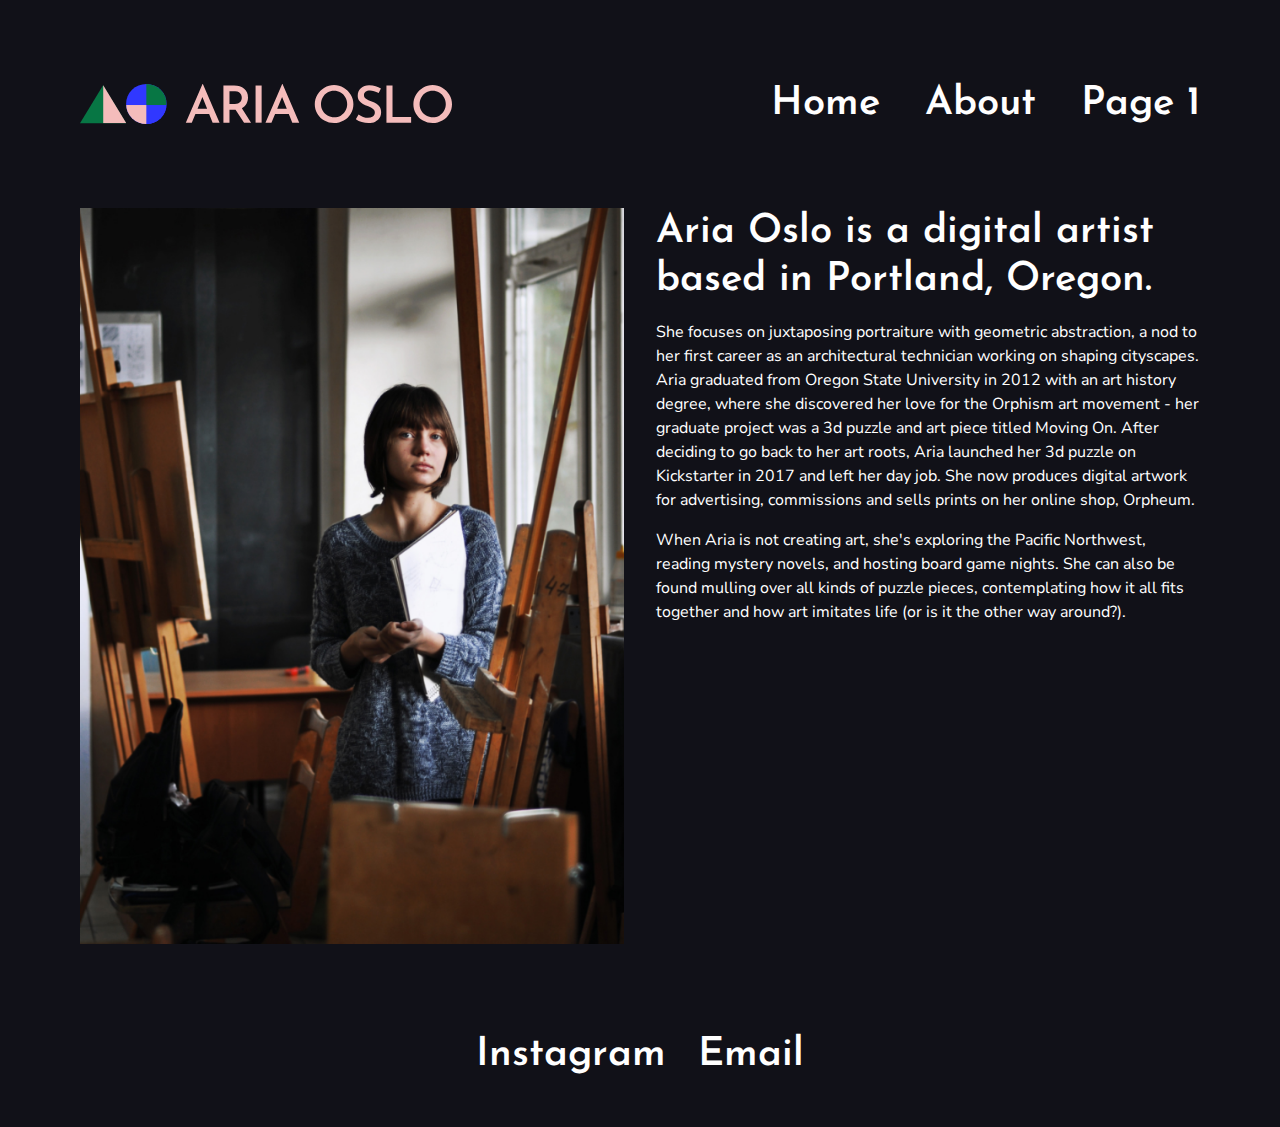
==== about.html @ a7870e16 "updates" ====
<!DOCTYPE html>
<html lang="en">
<head>
    <meta charset="UTF-8">
    <meta name="viewport" content="width=device-width, initial-scale=1.0">
    <title>Aria Oslo</title>
</head>
    <link rel="stylesheet" href="css/style.css">
    <link rel="stylesheet" href="css/_base.css">
    <link rel="preconnect" href="https://fonts.googleapis.com">
    <link rel="preconnect" href="https://fonts.gstatic.com" crossorigin>
    <link href="https://fonts.googleapis.com/css2?family=Josefin+Sans:ital,wght@0,100..700;1,100..700&display=swap" rel="stylesheet">
    <link href="https://fonts.googleapis.com/css2?family=Nunito+Sans:ital,opsz,wght@0,6..12,200..1000;1,6..12,200..1000&display=swap" rel="stylesheet">

<body>
    <header>
        <img src="images/site-logo.svg" alt="Aria Oslo Logo">

        <nav>
            <a href="index.html">Home</a>
            <a href="about.html">About</a>  
            <a href="page1.html">Page 1</a>
        </nav>

    </header>
    
    
        <section class="about">
            <div class="photo">
                <img src="images/headshot.png" alt="Aria Oslo Headshot">
            </div>
            <div class="description">
                <h1>Aria Oslo is a digital artist based in Portland, Oregon.</h1>
                <p>She focuses on juxtaposing portraiture with geometric abstraction, a nod to her first career as an architectural technician working on shaping cityscapes. Aria graduated from Oregon State University in 2012 with an art history degree, where she discovered her love for the Orphism art movement - her graduate project was a 3d puzzle and art piece titled Moving On. After deciding to go back to her art roots, Aria launched her 3d puzzle on Kickstarter in 2017 and left her day job. She now produces digital artwork for advertising, commissions and sells prints on her online shop, Orpheum.</p>
                <p>When Aria is not creating art, she's exploring the Pacific Northwest, reading mystery novels, and hosting board game nights. She can also be found mulling over all kinds of puzzle pieces, contemplating how it all fits together and how art imitates life (or is it the other way around?). </p>
            </div>

        </section>



    <footer>
        <a href="https://www.instagram.com/susannedevlin">Instagram</a>
        <a href="mailto:aria.oslo@gmail.com">Email</a>
    </footer>


</body>
</html>
---- css/style.css ----
body {
    font-family: Nunito Sans;
    font-size: 16px;
    line-height: 1.5;

    background-color: #111118;
    color: #ffffff;
    margin: 80px auto 48px auto;
    width: 1120px;
}

header {
    /* We are targetting the 'header' box. We want to give it a flexible layout. */
    display: flex;
    /* This is used to align up and down the page */
    align-items: center;
    /* this is used to equalize space between itens in the header e.g. the logo and the nav container */
    justify-content: space-between;
    /* This can be a row or a column. We're using a row for the header */
    /* flex-direction: row; */

}

h1, nav, footer {
    font-family: Josefin Sans;
    font-size: 40px;
    font-weight: 600;
    line-height: 1.2;
}

h2 {
    font-family: Josefin Sans;
    font-size: 24px;
    font-weight: 400;
    line-height: 1.3;
    margin: 0 0 16px 0;
}


a {
    color: #ffffff;
    text-decoration: none;
    margin: 0 0 0 32px;
    transition: color 0.3s;
}

a:hover {
    /* To select a state in css use a colon. This line impacts navs when they're in a hover state */
    color: #f4bcbb;
}

section {
    margin: 80px 0 80px 0;
    display: grid;
    /* This is based on Figma design. Gutter is 32, Grid is 12 columns, each one is exactly the same hence 1 fr  */
    grid-template-columns: repeat(12, 1fr);
    /* As above, this is the gutter */
    gap: 32px 32px;
    /* by default, grids will always go to the next line, but if there's space, this will squeeze things in */
    grid-auto-flow: dense;
}

section h1 {
    /* From Figma, we want this h1 to go across 10 columns and also start at column 2 and span across 10 */
    grid-column: 2 / span 10;
    text-align: center;
    /* Using background colour helps check the alignment and determine which column to start at */
    /* background-color: red; */
}

section.project div.artwork {
    grid-column: 1 / span 8;
    /* text-align is working here for the images */
    text-align: center;
}

section.project div.description {
    grid-column: 9 / span 4;
}

section.project img {
    max-width: 100%;
    max-height: 640px;
}

section.project-alt div.artwork {
    grid-column: 5 / span 8;
}

section.project-alt div.description {
    grid-column: 1 / span 4;
}

section.project-alt img {
    max-width: 100%;
    max-height: 640px;
}

section.about div.photo {
    grid-column: 1 / span 6;
}

section.about div.description {
    grid-column: 7 / span 6;
}

section.about img {
    max-width: 100%;
}

section.about h1 {
    margin: 0;
    text-align: left;
}

section.about p {
    margin: 16px 0 16px 0;
}

section.contact div.form {
    grid-column: 4 / span 6;
}

footer {
    display: flex;
    /* The below aligns items in the middle of the footer */
    align-items: center;
    /* The below aligns the content in the middle of the page*/
    justify-content: center;
}

footer a {
    /* This overrides the margin in the nav and makes it completely centered */
    /* We use 16px because it's half and half to equal the 32px in the margin */
    margin: 0 16px 0 16px;
}
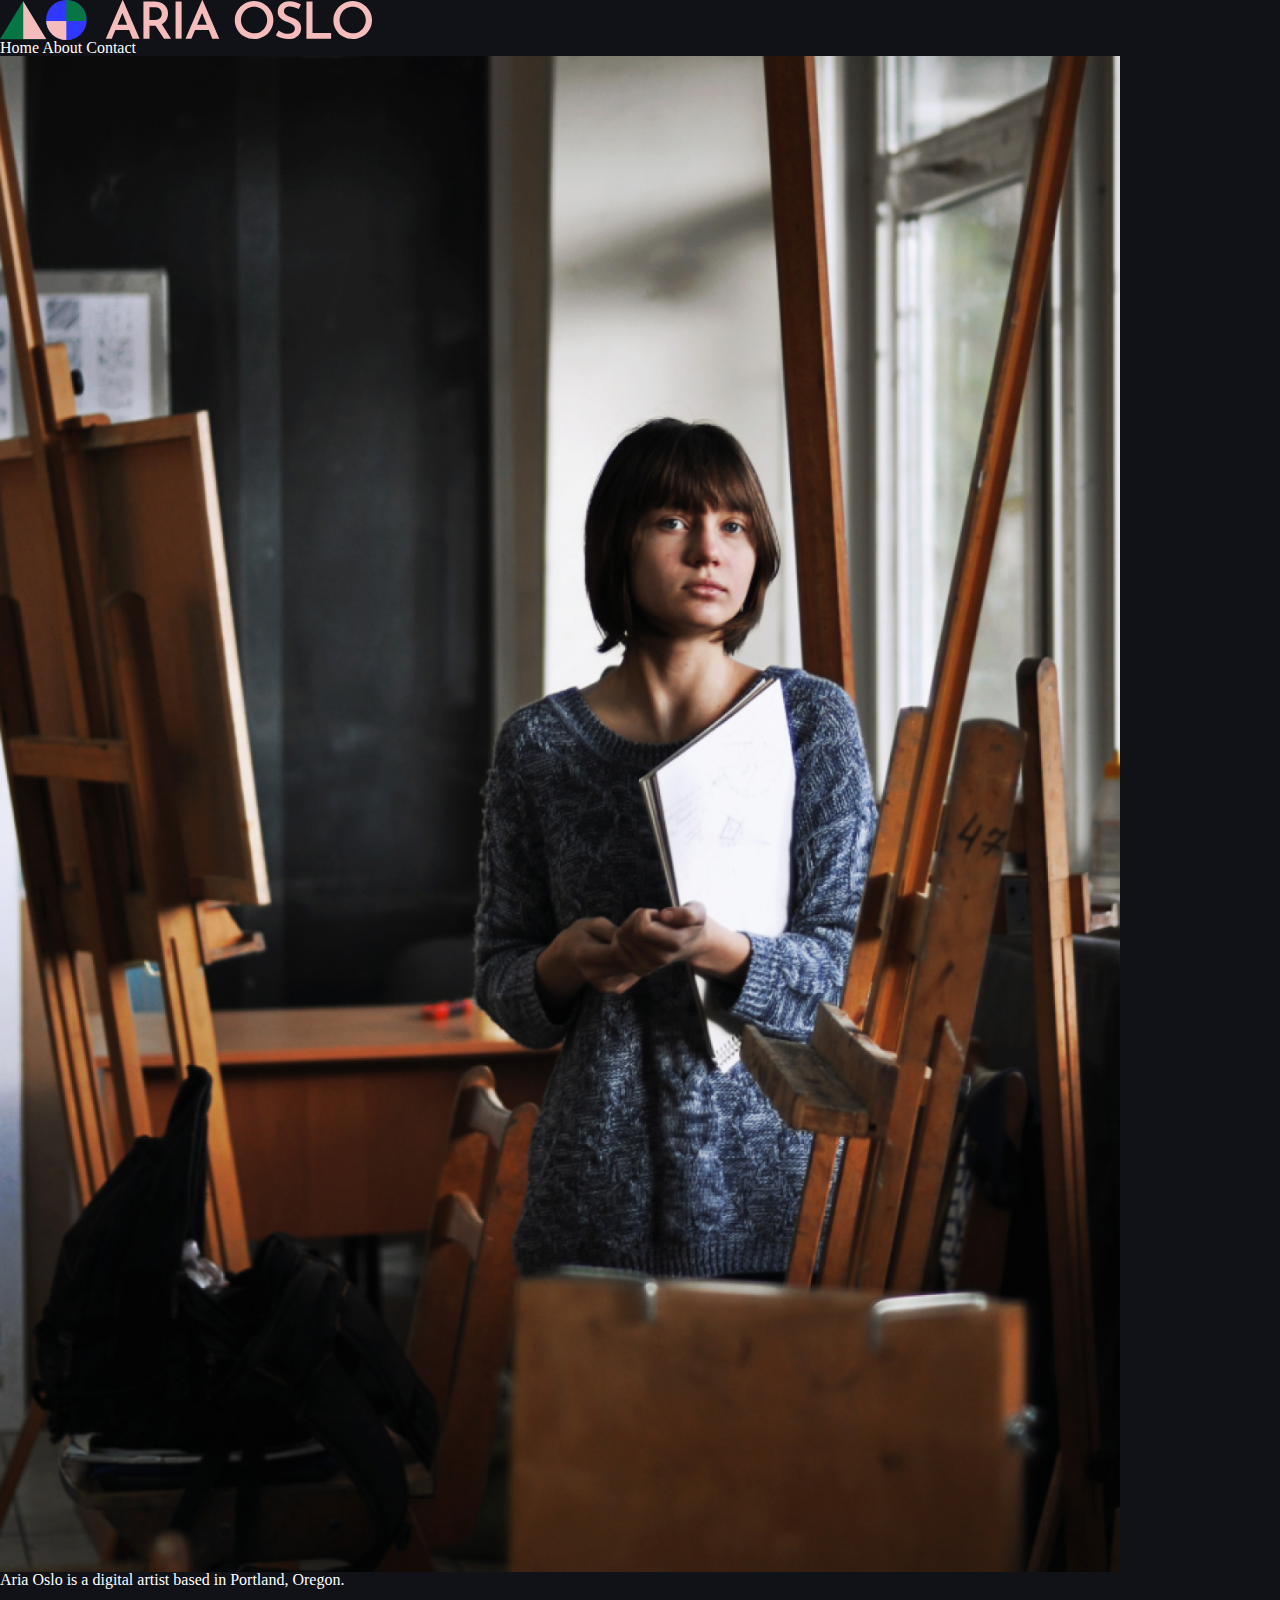
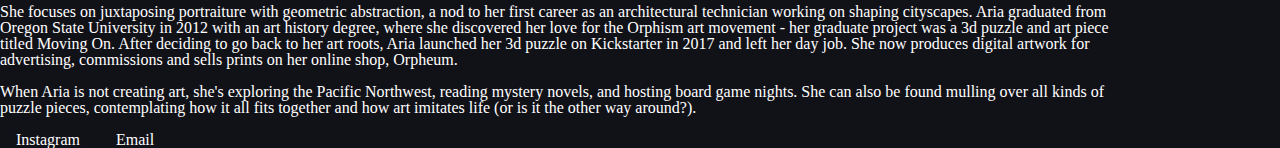
==== commit a6aa4507: "changes" ====
--- a/about.html
+++ b/about.html
@@ -19,7 +19,7 @@
         <nav>
             <a href="index.html">Home</a>
             <a href="about.html">About</a>  
-            <a href="page1.html">Page 1</a>
+            <a href="contact.html">Contact</a>
         </nav>
 
     </header>
--- a/css/_base.css
+++ b/css/_base.css
@@ -0,0 +1,61 @@
+html, body, div, span, applet, object, iframe,
+h1, h2, h3, h4, h5, h6, p, blockquote, pre,
+a, abbr, acronym, address, big, cite, code,
+del, dfn, em, img, ins, kbd, q, s, samp,
+small, strike, strong, sub, sup, tt, var,
+b, u, i, center,
+dl, dt, dd, ol, ul, li,
+fieldset, form, label, legend,
+table, caption, tbody, tfoot, thead, tr, th, td,
+article, aside, canvas, details, embed,
+figure, figcaption, footer, header, hgroup,
+menu, nav, output, ruby, section, summary,
+time, mark, audio, video {
+  margin: 0;
+  padding: 0;
+  border: 0;
+  font-size: 100%;
+  font: inherit;
+  vertical-align: baseline;
+}
+
+article, aside, details, figcaption, figure,
+footer, header, hgroup, menu, nav, section {
+  display: block;
+}
+body {
+  line-height: 1;
+}
+ol, ul {
+  list-style: none;
+}
+blockquote, q {
+  quotes: none;
+}
+blockquote:before, blockquote:after,
+q:before, q:after {
+  content: '';
+  content: none;
+}
+table {
+  border-collapse: collapse;
+  border-spacing: 0;
+}
+
+img, iframe {
+  vertical-align: bottom;
+  max-width: 100%;
+}
+
+input, textarea, select {
+  font: inherit;
+}
+
+* {
+  -webkit-box-sizing: border-box;
+  -moz-box-sizing: border-box;
+  box-sizing: border-box;
+  -webkit-font-smoothing: antialiased;
+  -moz-osx-font-smoothing: grayscale;
+  text-rendering: optimizeLegibility;
+}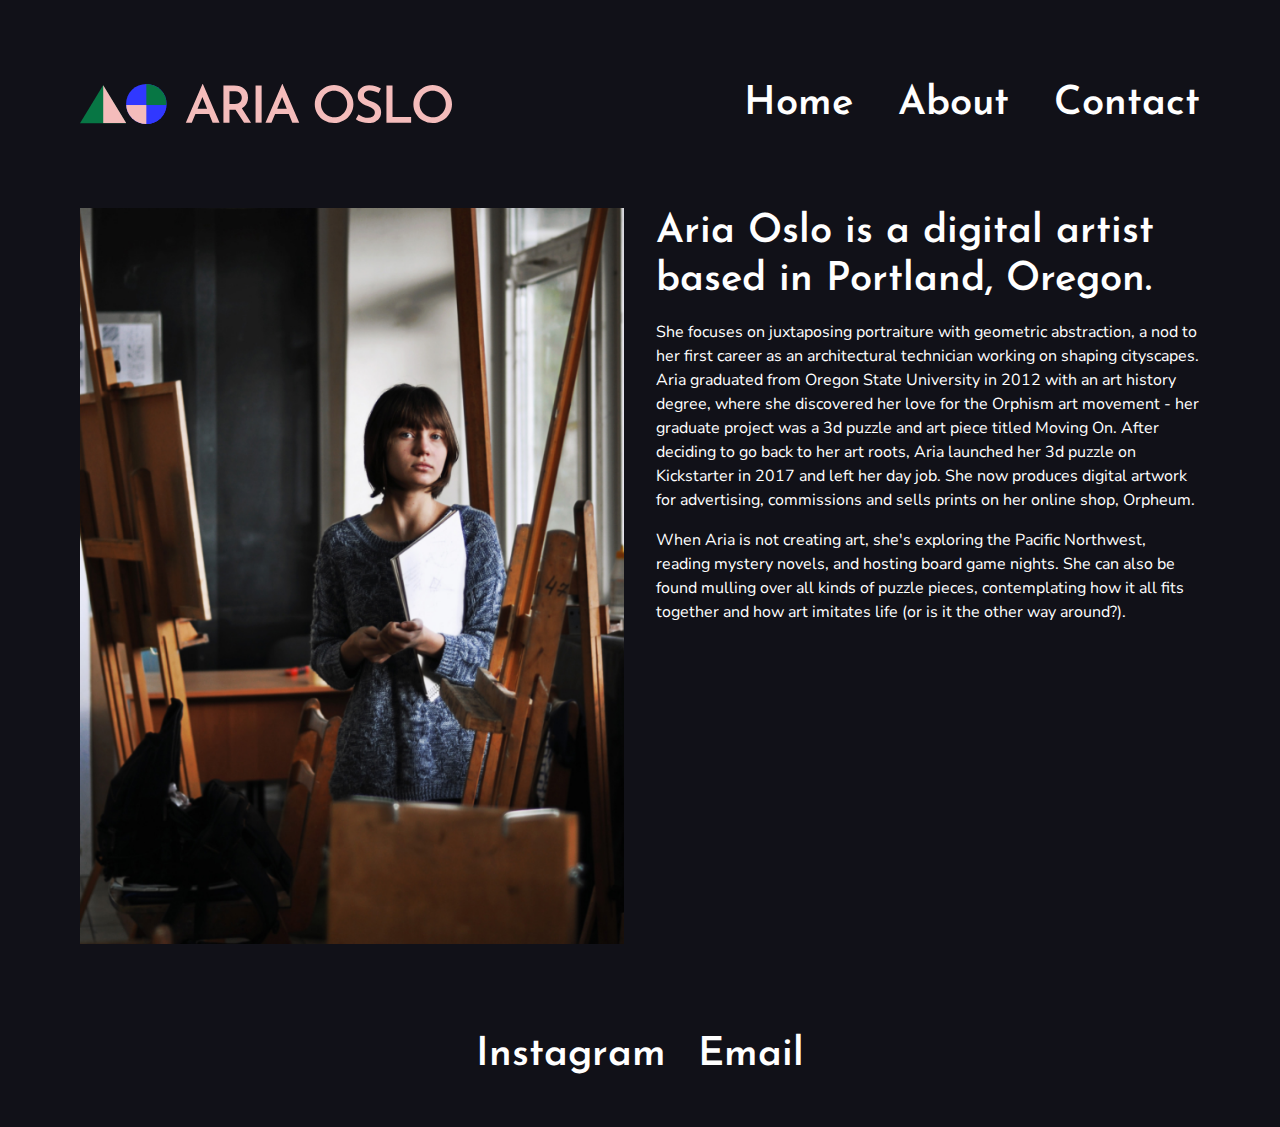
==== commit 64ddd9f3: "comment out base css" ====
--- a/about.html
+++ b/about.html
@@ -4,14 +4,14 @@
     <meta charset="UTF-8">
     <meta name="viewport" content="width=device-width, initial-scale=1.0">
     <title>Aria Oslo</title>
-</head>
     <link rel="stylesheet" href="css/style.css">
-    <link rel="stylesheet" href="css/_base.css">
+    <!-- <link rel="stylesheet" href="css/_base.css"> -->
     <link rel="preconnect" href="https://fonts.googleapis.com">
     <link rel="preconnect" href="https://fonts.gstatic.com" crossorigin>
     <link href="https://fonts.googleapis.com/css2?family=Josefin+Sans:ital,wght@0,100..700;1,100..700&display=swap" rel="stylesheet">
     <link href="https://fonts.googleapis.com/css2?family=Nunito+Sans:ital,opsz,wght@0,6..12,200..1000;1,6..12,200..1000&display=swap" rel="stylesheet">
-
+</head>
+    
 <body>
     <header>
         <img src="images/site-logo.svg" alt="Aria Oslo Logo">
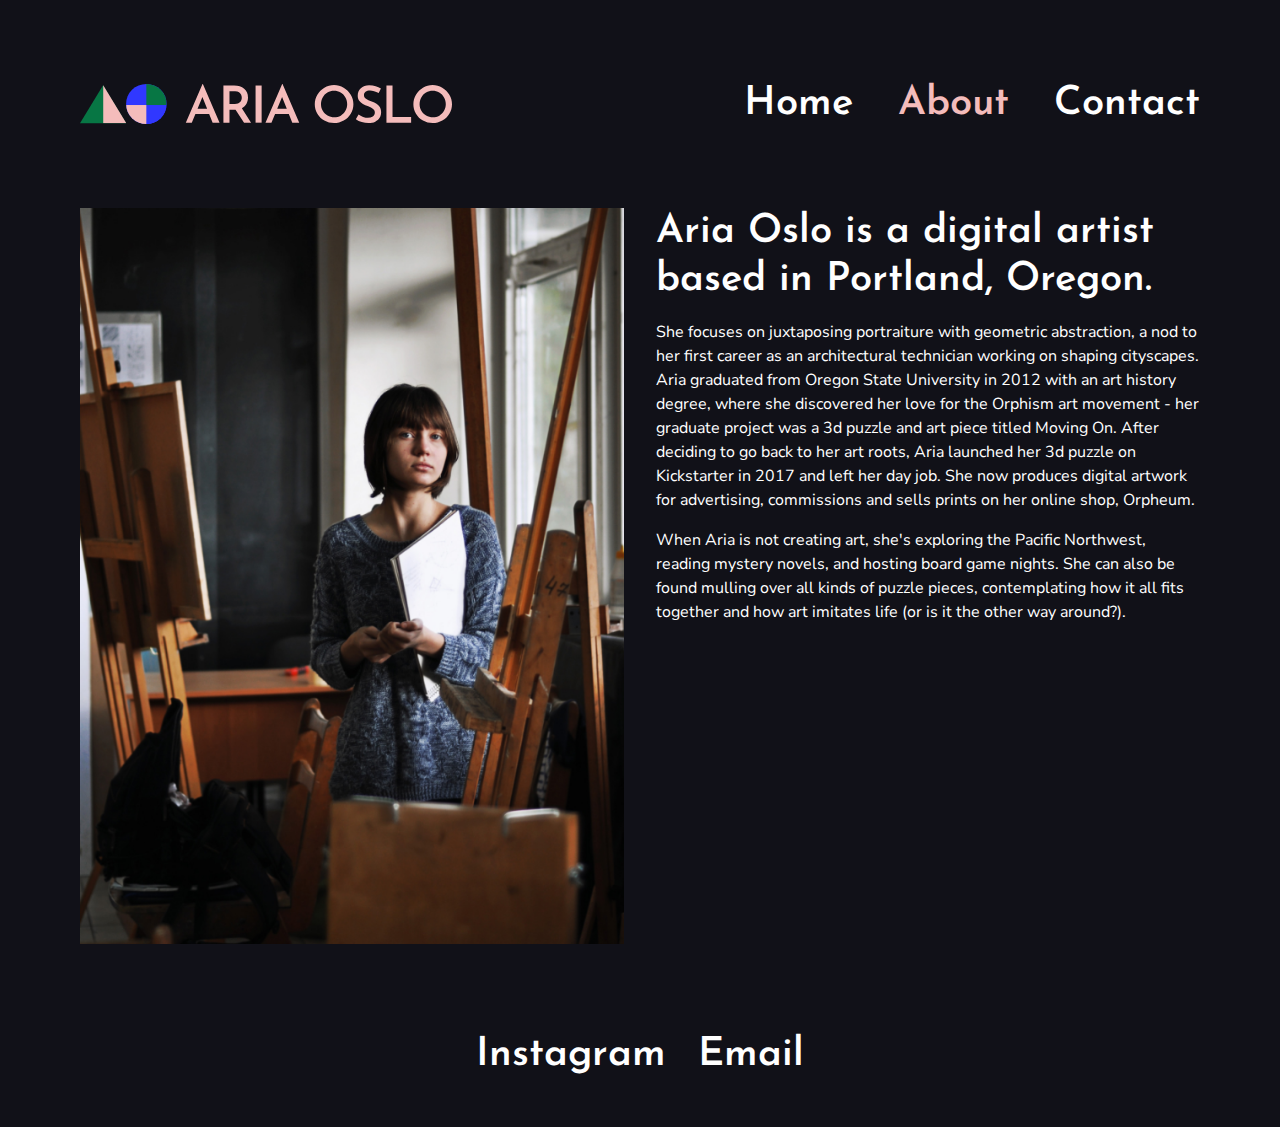
==== commit f46cb745: "update" ====
--- a/about.html
+++ b/about.html
@@ -18,7 +18,7 @@
 
         <nav>
             <a href="index.html">Home</a>
-            <a href="about.html">About</a>  
+            <a href="about.html" class="selected">About</a>  
             <a href="contact.html">Contact</a>
         </nav>
 
--- a/css/style.css
+++ b/css/style.css
@@ -44,7 +44,7 @@
     transition: color 0.3s;
 }
 
-a:hover {
+a:hover, a.selected {
     /* To select a state in css use a colon. This line impacts navs when they're in a hover state */
     color: #f4bcbb;
 }
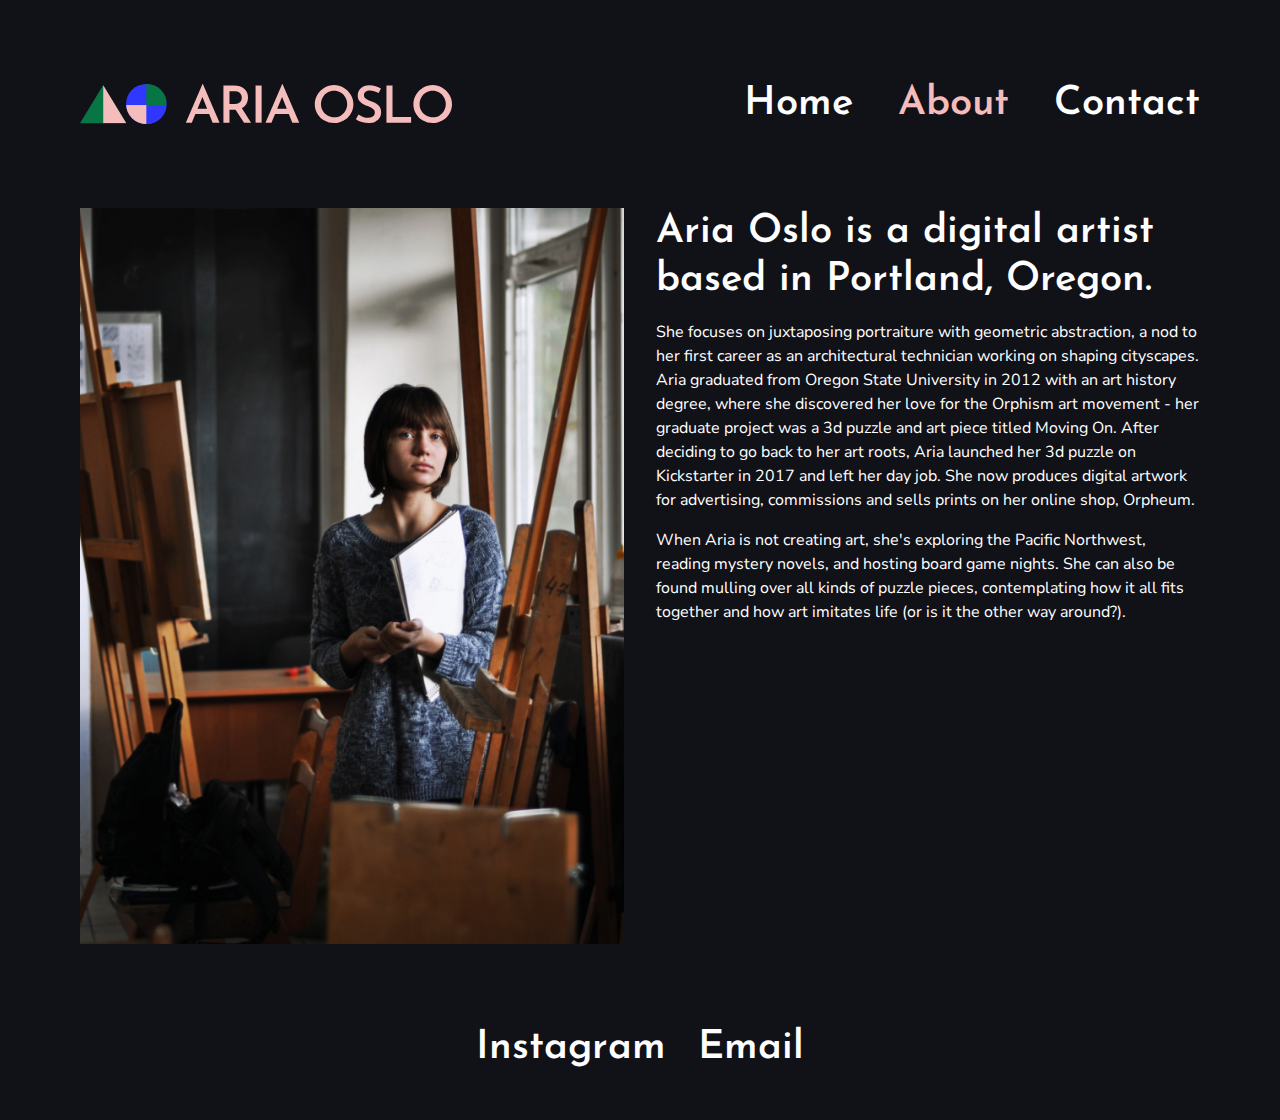
==== commit 1f6d78a1: "base sheet added back" ====
--- a/about.html
+++ b/about.html
@@ -4,6 +4,7 @@
     <meta charset="UTF-8">
     <meta name="viewport" content="width=device-width, initial-scale=1.0">
     <title>Aria Oslo</title>
+    <link rel="stylesheet" href="css/_base.css">
     <link rel="stylesheet" href="css/style.css">
     <!-- <link rel="stylesheet" href="css/_base.css"> -->
     <link rel="preconnect" href="https://fonts.googleapis.com">
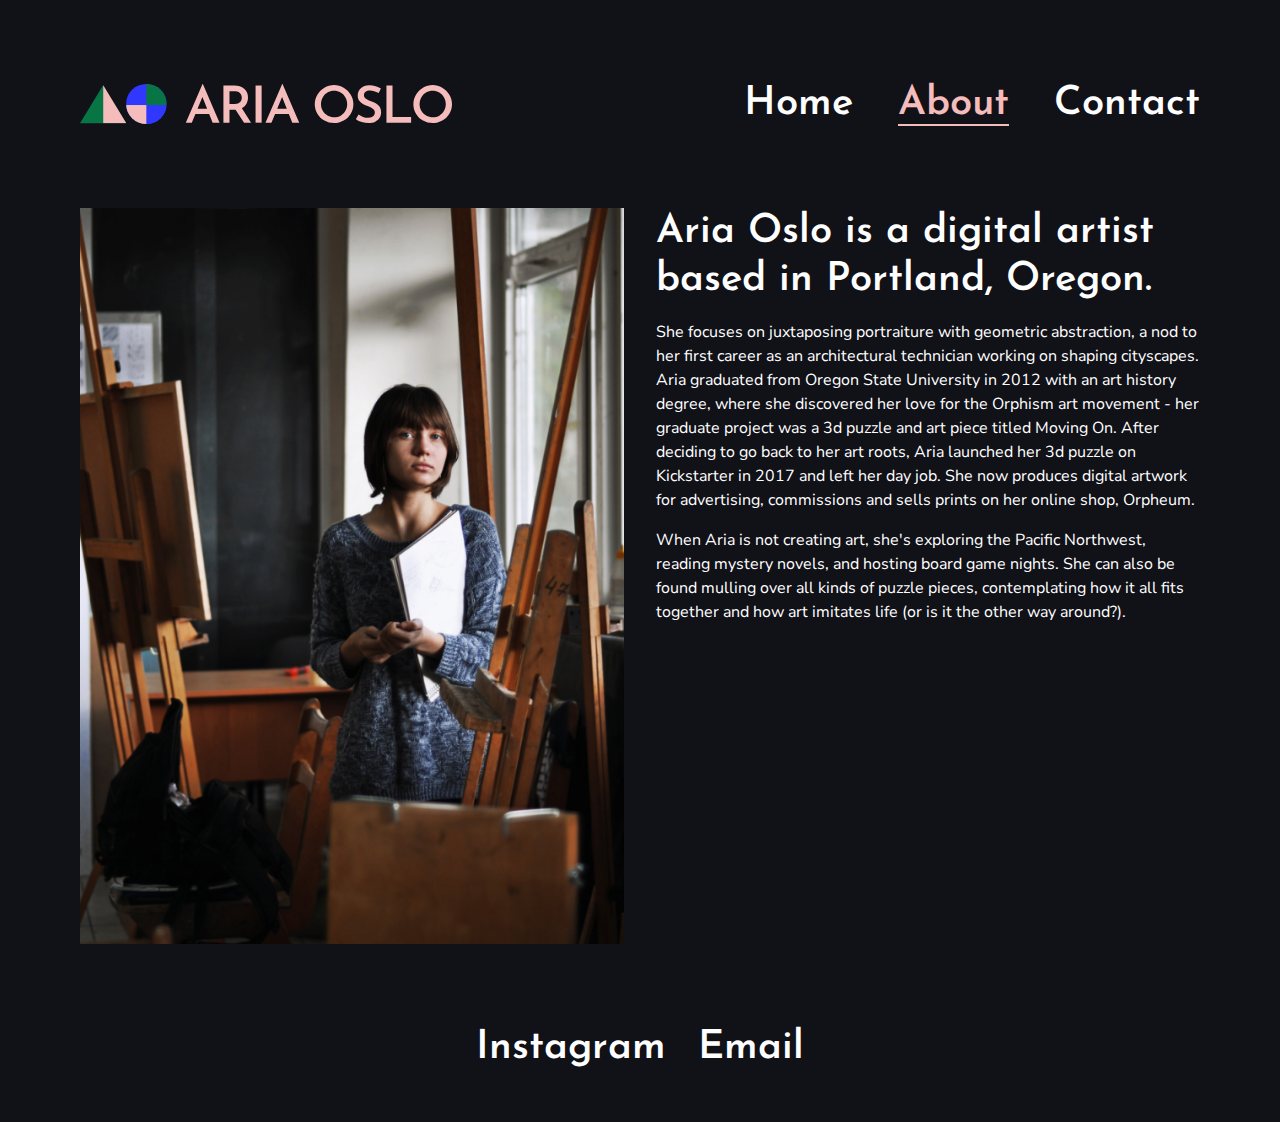
==== commit a258cc91: "background images added" ====
--- a/about.html
+++ b/about.html
@@ -24,6 +24,8 @@
         </nav>
 
     </header>
+
+    <body class="about-class"></body>
     
     
         <section class="about">
--- a/css/style.css
+++ b/css/style.css
@@ -1,136 +1,296 @@
 body {
-    font-family: Nunito Sans;
-    font-size: 16px;
-    line-height: 1.5;
-
-    background-color: #111118;
-    color: #ffffff;
-    margin: 80px auto 48px auto;
-    width: 1120px;
+  font-family: Nunito Sans;
+  font-size: 16px;
+  line-height: 1.5;
+
+  background-color: #111118;
+  color: #ffffff;
+  margin: 80px auto 48px auto;
+  width: 1120px;
 }
 
 header {
-    /* We are targetting the 'header' box. We want to give it a flexible layout. */
+  /* We are targetting the 'header' box. We want to give it a flexible layout. */
+  display: flex;
+  /* This is used to align up and down the page */
+  align-items: center;
+  /* this is used to equalize space between itens in the header e.g. the logo and the nav container */
+  justify-content: space-between;
+  /* This can be a row or a column. We're using a row for the header */
+  /* flex-direction: row; */
+}
+
+h1,
+nav,
+footer {
+  font-family: Josefin Sans;
+  font-size: 40px;
+  font-weight: 600;
+  line-height: 1.2;
+}
+
+h1 span {
+  color: #f4bcbb;
+}
+
+h1 span.geometric {
+  color: #077644;
+}
+
+h2 {
+  font-family: Josefin Sans;
+  font-size: 24px;
+  font-weight: 400;
+  line-height: 1.3;
+  margin: 0 0 16px 0;
+}
+
+a {
+  color: #ffffff;
+  text-decoration: none;
+  margin: 0 0 0 32px;
+  transition: color 0.3s;
+  /* variation1 to add underline on links. the transition can be added to above using a comma */
+  border-bottom: 2px solid transparent;
+  transition: border-bottom 0.3s;
+}
+
+a:hover,
+a.selected {
+  /* To select a state in css use a colon. This line impacts navs when they're in a hover state */
+  color: #f4bcbb;
+  /* variation1 to add underline on links */
+  border-bottom: 2px solid #f4bcbb;
+}
+
+section {
+  margin: 80px 0 80px 0;
+  display: grid;
+  /* This is based on Figma design. Gutter is 32, Grid is 12 columns, each one is exactly the same hence 1 fr  */
+  grid-template-columns: repeat(12, 1fr);
+  /* As above, this is the gutter */
+  gap: 32px 32px;
+  /* by default, grids will always go to the next line, but if there's space, this will squeeze things in */
+  grid-auto-flow: dense;
+}
+
+section h1 {
+  /* From Figma, we want this h1 to go across 10 columns and also start at column 2 and span across 10 */
+  grid-column: 2 / span 10;
+  text-align: center;
+  /* Using background colour helps check the alignment and determine which column to start at */
+  /* background-color: red; */
+}
+
+section.project div.artwork {
+  grid-column: 1 / span 8;
+  /* text-align is working here for the images */
+  text-align: center;
+}
+
+section.project div.description {
+  grid-column: 9 / span 4;
+}
+
+section.project img {
+  max-width: 100%;
+  max-height: 640px;
+}
+
+section.project-alt div.artwork {
+  grid-column: 5 / span 8;
+}
+
+section.project-alt div.description {
+  grid-column: 1 / span 4;
+}
+
+section.project-alt img {
+  max-width: 100%;
+  max-height: 640px;
+}
+
+section.about div.photo {
+  grid-column: 1 / span 6;
+}
+
+section.about div.description {
+  grid-column: 7 / span 6;
+}
+
+section.about img {
+  max-width: 100%;
+}
+
+section.about h1 {
+  margin: 0;
+  text-align: left;
+}
+
+section.about p {
+  margin: 16px 0 16px 0;
+}
+
+body.about-class {
+  background-color: #111118;
+  background-image: url(images/Rectangle 10.png);
+  background-repeat: repeat-x;
+  background-position: center;
+  background-attachment: fixed;
+  background-size: 20px 100%;
+}
+
+section.contact div.form {
+  grid-column: 4 / span 6;
+}
+
+section.contact h1 {
+  text-align: left;
+}
+
+section.alice-layout img {
+  grid-column: 1 / span 12;
+}
+
+section.alice-layout h2 {
+  grid-column: 1 / span 4;
+}
+
+section.alice-layout div {
+  grid-column: 7 / span 6;
+}
+
+section.jaclyn-layout div {
+  grid-column: span 6;
+}
+
+section.jaclyn-layout h2 {
+  margin: 16px 0;
+}
+
+video {
+  max-width: 100%;
+}
+
+/* variation7 - adding rounded corners to images */
+section.project img {
+  border-radius: 15px;
+}
+
+footer {
+  display: flex;
+  /* The below aligns items in the middle of the footer */
+  align-items: center;
+  /* The below aligns the content in the middle of the page*/
+  justify-content: center;
+}
+
+footer a {
+  /* This overrides the margin in the nav and makes it completely centered */
+  /* We use 16px because it's half and half to equal the 32px in the margin */
+  margin: 0 16px 0 16px;
+}
+
+input,
+textarea {
+  width: 100%;
+  background-color: #111118;
+  border: 2px solid #ffffff;
+  color: #ffffff;
+  padding: 8px 16px;
+}
+
+label {
+  display: block;
+  margin: 16px 0;
+}
+
+textarea {
+  height: 320px;
+}
+
+button {
+  background-color: salmon;
+  border: none;
+  font-size: 24px;
+  font-family: Josefin Sans;
+  padding: 8px 16px;
+}
+
+input:focus,
+textarea:focus {
+  border: 2px solid salmon;
+}
+
+@media (max-width: 1248px) {
+  /* Put media queries at the bottom of css stylesheet so that they override what's on top. *Cascading */
+  /* The code inside the brackets is doing a 'check'. For example, if the screen size is less than 600px */
+  body {
+    width: auto;
+    margin: 80px 64px 48px 64px;
+  }
+
+  h1,
+  nav,
+  footer {
+    font-size: 24px;
+  }
+}
+
+@media (max-width: 920px) {
+  header {
+    flex-direction: column;
+  }
+
+  nav {
+    margin: 24px 0 0 0;
+  }
+
+  header img {
+    max-width: 300px;
+  }
+
+  header a {
+    margin: 0 16px 0 16px;
+  }
+}
+
+@media (max-width: 660px) {
+  nav a {
+    margin: 8px 0 0 0;
+  }
+
+  section {
+    grid-template-columns: repeat(4, 1fr);
+    gap: 24px 24px;
+    margin: 64px 0 64px 0;
+  }
+
+  section h1,
+  section.project div.artwork,
+  section.project div.description,
+  section.project-alt div.artwork,
+  section.project-alt div.description,
+  section.about div.photo,
+  section.about div.description,
+  section.contact div.form {
+    grid-column: 1 / span 4;
+  }
+}
+
+@media (max-width: 500px) {
+  body {
+    margin: 40px 32px 32px 32px;
+  }
+
+  header img {
+    width: 100%;
+  }
+
+  nav {
     display: flex;
-    /* This is used to align up and down the page */
+    flex-direction: column;
     align-items: center;
-    /* this is used to equalize space between itens in the header e.g. the logo and the nav container */
-    justify-content: space-between;
-    /* This can be a row or a column. We're using a row for the header */
-    /* flex-direction: row; */
-
-}
-
-h1, nav, footer {
-    font-family: Josefin Sans;
-    font-size: 40px;
-    font-weight: 600;
-    line-height: 1.2;
-}
-
-h2 {
-    font-family: Josefin Sans;
-    font-size: 24px;
-    font-weight: 400;
-    line-height: 1.3;
-    margin: 0 0 16px 0;
-}
-
-
-a {
-    color: #ffffff;
-    text-decoration: none;
-    margin: 0 0 0 32px;
-    transition: color 0.3s;
-}
-
-a:hover, a.selected {
-    /* To select a state in css use a colon. This line impacts navs when they're in a hover state */
-    color: #f4bcbb;
-}
-
-section {
-    margin: 80px 0 80px 0;
-    display: grid;
-    /* This is based on Figma design. Gutter is 32, Grid is 12 columns, each one is exactly the same hence 1 fr  */
-    grid-template-columns: repeat(12, 1fr);
-    /* As above, this is the gutter */
-    gap: 32px 32px;
-    /* by default, grids will always go to the next line, but if there's space, this will squeeze things in */
-    grid-auto-flow: dense;
-}
-
-section h1 {
-    /* From Figma, we want this h1 to go across 10 columns and also start at column 2 and span across 10 */
-    grid-column: 2 / span 10;
-    text-align: center;
-    /* Using background colour helps check the alignment and determine which column to start at */
-    /* background-color: red; */
-}
-
-section.project div.artwork {
-    grid-column: 1 / span 8;
-    /* text-align is working here for the images */
-    text-align: center;
-}
-
-section.project div.description {
-    grid-column: 9 / span 4;
-}
-
-section.project img {
-    max-width: 100%;
-    max-height: 640px;
-}
-
-section.project-alt div.artwork {
-    grid-column: 5 / span 8;
-}
-
-section.project-alt div.description {
-    grid-column: 1 / span 4;
-}
-
-section.project-alt img {
-    max-width: 100%;
-    max-height: 640px;
-}
-
-section.about div.photo {
-    grid-column: 1 / span 6;
-}
-
-section.about div.description {
-    grid-column: 7 / span 6;
-}
-
-section.about img {
-    max-width: 100%;
-}
-
-section.about h1 {
-    margin: 0;
-    text-align: left;
-}
-
-section.about p {
-    margin: 16px 0 16px 0;
-}
-
-section.contact div.form {
-    grid-column: 4 / span 6;
-}
-
-footer {
-    display: flex;
-    /* The below aligns items in the middle of the footer */
-    align-items: center;
-    /* The below aligns the content in the middle of the page*/
     justify-content: center;
-}
-
-footer a {
-    /* This overrides the margin in the nav and makes it completely centered */
-    /* We use 16px because it's half and half to equal the 32px in the margin */
-    margin: 0 16px 0 16px;
-}+  }
+}
